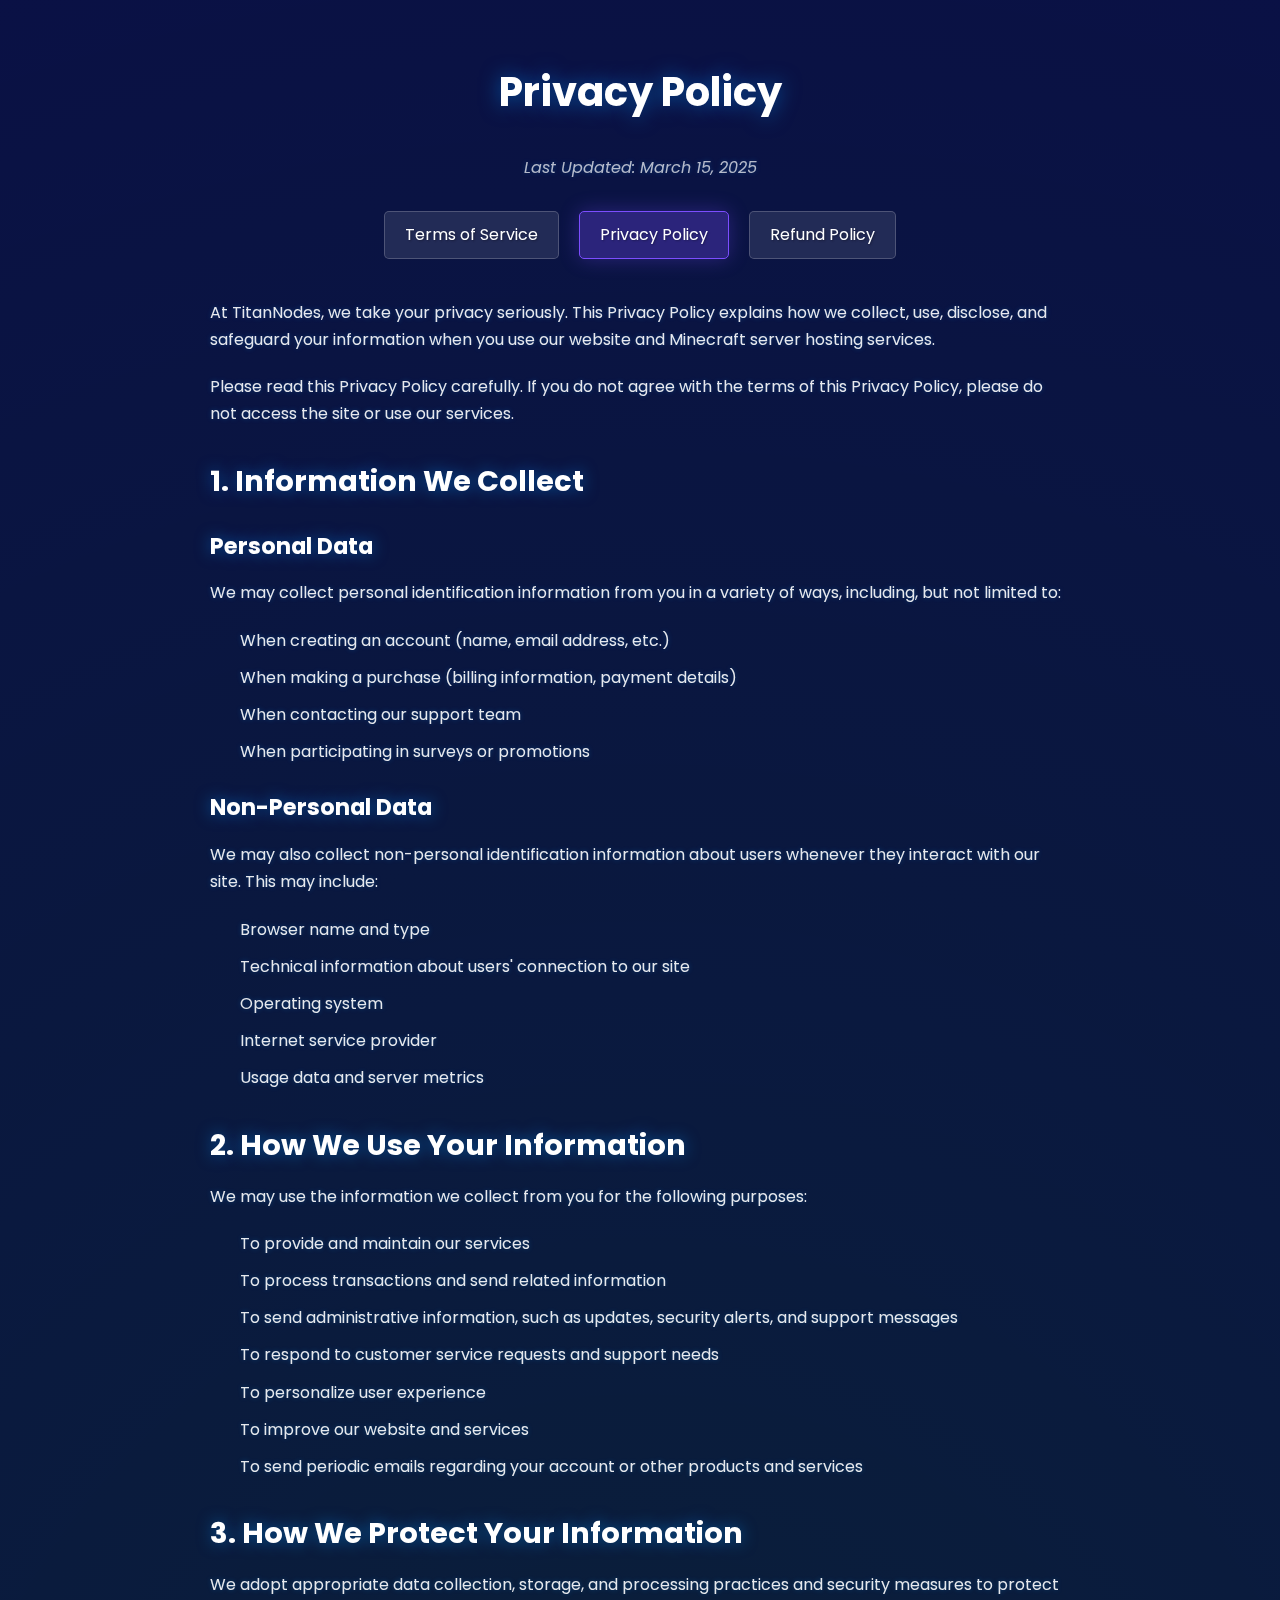
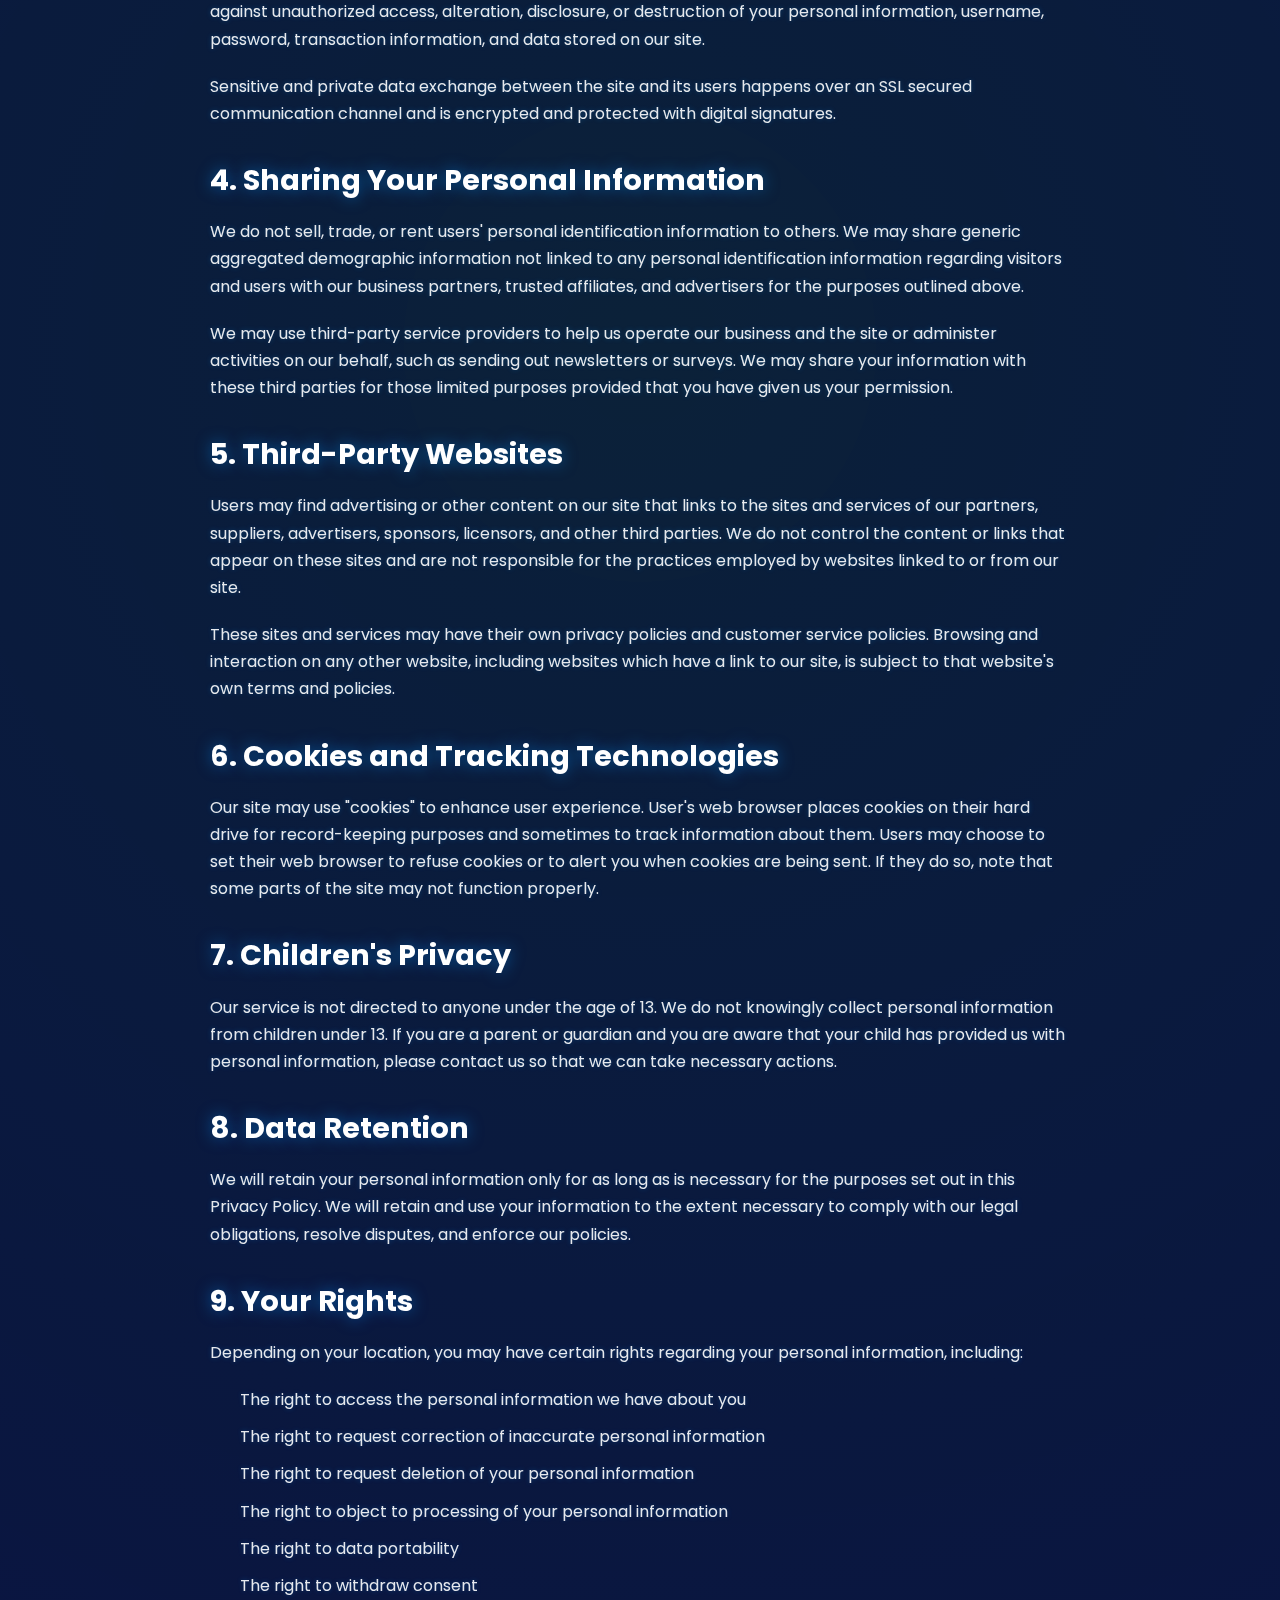
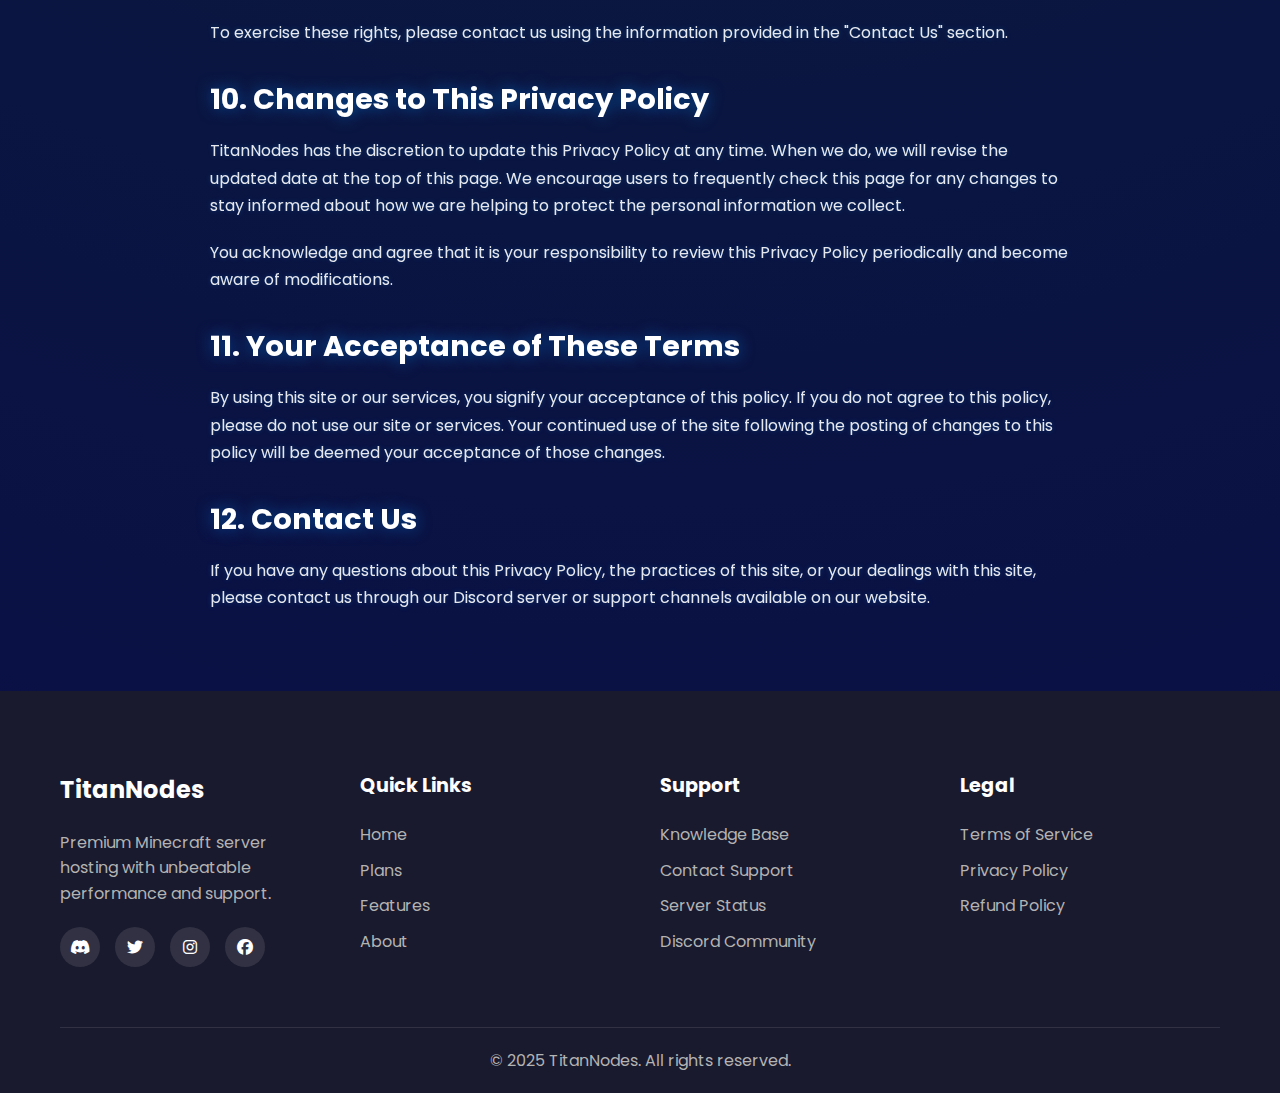
==== privacy/index.html @ 9792dbbe "Create index.html" ====
<!DOCTYPE html>
<html lang="en">
<head>
    <meta charset="UTF-8">
    <meta name="viewport" content="width=device-width, initial-scale=1.0">
    <title>Privacy Policy - TitanNodes</title>
    <link rel="stylesheet" href="styles.css">
    <link rel="stylesheet" href="https://cdnjs.cloudflare.com/ajax/libs/font-awesome/6.4.0/css/all.min.css">
    <link rel="preconnect" href="https://fonts.googleapis.com">
    <link rel="preconnect" href="https://fonts.gstatic.com" crossorigin>
    <link href="https://fonts.googleapis.com/css2?family=Poppins:wght@300;400;500;600;700&display=swap" rel="stylesheet">
    <style>
        :root {
            --primary-color: #7c4dff;
            --primary-dark: #5e35b1;
            --secondary-color: #00e676;
            --dark-color: #1a1a2e;
            --light-color: #f5f5f5;
        }
        
        * {
            margin: 0;
            padding: 0;
            box-sizing: border-box;
        }
        
        body {
            font-family: 'Poppins', sans-serif;
            line-height: 1.6;
            color: white;
            background-color: var(--dark-color);
        }
        
        .container {
            max-width: 1200px;
            margin: 0 auto;
            padding: 0 20px;
        }
        
        a {
            text-decoration: none;
            color: inherit;
        }
        
        ul {
            list-style: none;
        }
        
        .legal-content {
            padding: 60px 0;
            background: linear-gradient(rgba(0, 0, 0, 0.5), rgba(0, 0, 0, 0.5)), url('images/server-room.jpg');
            background-size: cover;
            background-position: center;
            position: relative;
            overflow: hidden;
            color: white;
            min-height: 100vh;
        }
        
        .legal-content::before {
            content: '';
            position: absolute;
            top: 0;
            left: 0;
            width: 100%;
            height: 100%;
            backdrop-filter: blur(2px);
            -webkit-backdrop-filter: blur(2px);
            background: radial-gradient(
                circle at center,
                rgba(0, 149, 255, 0.15) 0%,
                rgba(0, 34, 255, 0.2) 100%
            );
            z-index: 0;
        }
        
        .legal-content .container {
            max-width: 900px;
            margin: 0 auto;
            position: relative;
            z-index: 2;
        }
        
        .legal-content h1 {
            margin-bottom: 30px;
            color: white;
            font-size: 2.5rem;
            text-shadow: 0 0 20px rgba(0, 149, 255, 0.5);
            text-align: center;
        }
        
        .legal-content h2 {
            margin: 30px 0 15px;
            color: white;
            font-size: 1.8rem;
            text-shadow: 0 0 15px rgba(0, 149, 255, 0.5);
        }
        
        .legal-content h3 {
            margin: 25px 0 15px;
            color: white;
            font-size: 1.4rem;
            text-shadow: 0 0 15px rgba(0, 149, 255, 0.5);
        }
        
        .legal-content p, .legal-content ul, .legal-content ol {
            margin-bottom: 20px;
            line-height: 1.7;
            color: rgba(255, 255, 255, 0.9);
            text-shadow: 0 0 5px rgba(0, 149, 255, 0.3);
        }
        
        .legal-content ul, .legal-content ol {
            padding-left: 30px;
        }
        
        .legal-content li {
            margin-bottom: 10px;
        }
        
        .legal-content .last-updated {
            font-style: italic;
            color: rgba(255, 255, 255, 0.7);
            margin-bottom: 30px;
            text-align: center;
        }
        
        .legal-nav {
            display: flex;
            justify-content: center;
            gap: 20px;
            margin-bottom: 40px;
        }
        
        .legal-nav a {
            padding: 10px 20px;
            background-color: rgba(255, 255, 255, 0.1);
            backdrop-filter: blur(10px);
            -webkit-backdrop-filter: blur(10px);
            border: 1px solid rgba(255, 255, 255, 0.2);
            border-radius: 5px;
            text-decoration: none;
            color: white;
            transition: all 0.3s ease;
            text-shadow: 1px 1px 2px rgba(0, 0, 0, 0.3);
        }
        
        .legal-nav a:hover {
            background-color: rgba(255, 255, 255, 0.2);
            border-color: rgba(255, 255, 255, 0.3);
            transform: translateY(-2px);
        }
        
        .legal-nav a.active {
            background-color: rgba(124, 77, 255, 0.3);
            border-color: var(--primary-color);
            box-shadow: 0 0 20px rgba(124, 77, 255, 0.3);
            color: white;
        }
        
        footer {
            background-color: var(--dark-color);
            color: white;
            padding: 80px 0 20px;
        }
        
        .footer-grid {
            display: grid;
            grid-template-columns: repeat(auto-fit, minmax(200px, 1fr));
            gap: 40px;
            margin-bottom: 60px;
        }
        
        .footer-col h3 {
            font-size: 1.5rem;
            margin-bottom: 20px;
            color: white;
        }
        
        .footer-col h4 {
            font-size: 1.2rem;
            margin-bottom: 20px;
            color: white;
        }
        
        .footer-col p {
            color: #b3b3b3;
            margin-bottom: 20px;
        }
        
        .social-icons {
            display: flex;
            gap: 15px;
        }
        
        .social-icons a {
            display: inline-flex;
            align-items: center;
            justify-content: center;
            width: 40px;
            height: 40px;
            background-color: rgba(255, 255, 255, 0.1);
            border-radius: 50%;
            transition: all 0.3s ease;
        }
        
        .social-icons a:hover {
            background-color: var(--primary-color);
            transform: translateY(-3px);
        }
        
        .footer-col ul li {
            margin-bottom: 10px;
        }
        
        .footer-col ul li a {
            color: #b3b3b3;
            transition: color 0.3s ease;
        }
        
        .footer-col ul li a:hover {
            color: var(--primary-color);
        }
        
        .footer-bottom {
            text-align: center;
            padding-top: 20px;
            border-top: 1px solid rgba(255, 255, 255, 0.1);
        }
        
        .footer-bottom p {
            color: #b3b3b3;
        }
        
        @media (max-width: 768px) {
            .legal-nav {
                flex-direction: column;
                align-items: center;
            }
            
            .legal-nav a {
                width: 100%;
                text-align: center;
            }
            
            .legal-content h1 {
                font-size: 2rem;
            }
            
            .legal-content h2 {
                font-size: 1.5rem;
            }
            
            .legal-content h3 {
                font-size: 1.3rem;
            }
            
            .footer-grid {
                grid-template-columns: 1fr;
                text-align: center;
            }
            
            .social-icons {
                justify-content: center;
            }
        }
    </style>
</head>
<body>
    <section class="legal-content">
        <div class="container">
            <h1>Privacy Policy</h1>
            <p class="last-updated">Last Updated: March 15, 2025</p>
            
            <div class="legal-nav">
                <a href="terms-of-service.html">Terms of Service</a>
                <a href="privacy-policy.html" class="active">Privacy Policy</a>
                <a href="refund-policy.html">Refund Policy</a>
            </div>

            <p>At TitanNodes, we take your privacy seriously. This Privacy Policy explains how we collect, use, disclose, and safeguard your information when you use our website and Minecraft server hosting services.</p>
            
            <p>Please read this Privacy Policy carefully. If you do not agree with the terms of this Privacy Policy, please do not access the site or use our services.</p>
            
            <h2>1. Information We Collect</h2>
            
            <h3>Personal Data</h3>
            <p>We may collect personal identification information from you in a variety of ways, including, but not limited to:</p>
            <ul>
                <li>When creating an account (name, email address, etc.)</li>
                <li>When making a purchase (billing information, payment details)</li>
                <li>When contacting our support team</li>
                <li>When participating in surveys or promotions</li>
            </ul>
            
            <h3>Non-Personal Data</h3>
            <p>We may also collect non-personal identification information about users whenever they interact with our site. This may include:</p>
            <ul>
                <li>Browser name and type</li>
                <li>Technical information about users' connection to our site</li>
                <li>Operating system</li>
                <li>Internet service provider</li>
                <li>Usage data and server metrics</li>
            </ul>
            
            <h2>2. How We Use Your Information</h2>
            <p>We may use the information we collect from you for the following purposes:</p>
            <ul>
                <li>To provide and maintain our services</li>
                <li>To process transactions and send related information</li>
                <li>To send administrative information, such as updates, security alerts, and support messages</li>
                <li>To respond to customer service requests and support needs</li>
                <li>To personalize user experience</li>
                <li>To improve our website and services</li>
                <li>To send periodic emails regarding your account or other products and services</li>
            </ul>
            
            <h2>3. How We Protect Your Information</h2>
            <p>We adopt appropriate data collection, storage, and processing practices and security measures to protect against unauthorized access, alteration, disclosure, or destruction of your personal information, username, password, transaction information, and data stored on our site.</p>
            
            <p>Sensitive and private data exchange between the site and its users happens over an SSL secured communication channel and is encrypted and protected with digital signatures.</p>
            
            <h2>4. Sharing Your Personal Information</h2>
            <p>We do not sell, trade, or rent users' personal identification information to others. We may share generic aggregated demographic information not linked to any personal identification information regarding visitors and users with our business partners, trusted affiliates, and advertisers for the purposes outlined above.</p>
            
            <p>We may use third-party service providers to help us operate our business and the site or administer activities on our behalf, such as sending out newsletters or surveys. We may share your information with these third parties for those limited purposes provided that you have given us your permission.</p>
            
            <h2>5. Third-Party Websites</h2>
            <p>Users may find advertising or other content on our site that links to the sites and services of our partners, suppliers, advertisers, sponsors, licensors, and other third parties. We do not control the content or links that appear on these sites and are not responsible for the practices employed by websites linked to or from our site.</p>
            
            <p>These sites and services may have their own privacy policies and customer service policies. Browsing and interaction on any other website, including websites which have a link to our site, is subject to that website's own terms and policies.</p>
            
            <h2>6. Cookies and Tracking Technologies</h2>
            <p>Our site may use "cookies" to enhance user experience. User's web browser places cookies on their hard drive for record-keeping purposes and sometimes to track information about them. Users may choose to set their web browser to refuse cookies or to alert you when cookies are being sent. If they do so, note that some parts of the site may not function properly.</p>
            
            <h2>7. Children's Privacy</h2>
            <p>Our service is not directed to anyone under the age of 13. We do not knowingly collect personal information from children under 13. If you are a parent or guardian and you are aware that your child has provided us with personal information, please contact us so that we can take necessary actions.</p>
            
            <h2>8. Data Retention</h2>
            <p>We will retain your personal information only for as long as is necessary for the purposes set out in this Privacy Policy. We will retain and use your information to the extent necessary to comply with our legal obligations, resolve disputes, and enforce our policies.</p>
            
            <h2>9. Your Rights</h2>
            <p>Depending on your location, you may have certain rights regarding your personal information, including:</p>
            <ul>
                <li>The right to access the personal information we have about you</li>
                <li>The right to request correction of inaccurate personal information</li>
                <li>The right to request deletion of your personal information</li>
                <li>The right to object to processing of your personal information</li>
                <li>The right to data portability</li>
                <li>The right to withdraw consent</li>
            </ul>
            
            <p>To exercise these rights, please contact us using the information provided in the "Contact Us" section.</p>
            
            <h2>10. Changes to This Privacy Policy</h2>
            <p>TitanNodes has the discretion to update this Privacy Policy at any time. When we do, we will revise the updated date at the top of this page. We encourage users to frequently check this page for any changes to stay informed about how we are helping to protect the personal information we collect.</p>
            
            <p>You acknowledge and agree that it is your responsibility to review this Privacy Policy periodically and become aware of modifications.</p>
            
            <h2>11. Your Acceptance of These Terms</h2>
            <p>By using this site or our services, you signify your acceptance of this policy. If you do not agree to this policy, please do not use our site or services. Your continued use of the site following the posting of changes to this policy will be deemed your acceptance of those changes.</p>
            
            <h2>12. Contact Us</h2>
            <p>If you have any questions about this Privacy Policy, the practices of this site, or your dealings with this site, please contact us through our Discord server or support channels available on our website.</p>
        </div>
    </section>

    <footer>
        <div class="container">
            <div class="footer-grid">
                <div class="footer-col">
                    <h3>TitanNodes</h3>
                    <p>Premium Minecraft server hosting with unbeatable performance and support.</p>
                    <div class="social-icons">
                        <a href="#"><i class="fab fa-discord"></i></a>
                        <a href="#"><i class="fab fa-twitter"></i></a>
                        <a href="#"><i class="fab fa-instagram"></i></a>
                        <a href="#"><i class="fab fa-facebook"></i></a>
                    </div>
                </div>
                <div class="footer-col">
                    <h4>Quick Links</h4>
                    <ul>
                        <li><a href="index.html#home">Home</a></li>
                        <li><a href="index.html#plans">Plans</a></li>
                        <li><a href="index.html#features">Features</a></li>
                        <li><a href="index.html#about">About</a></li>
                    </ul>
                </div>
                <div class="footer-col">
                    <h4>Support</h4>
                    <ul>
                        <li><a href="#">Knowledge Base</a></li>
                        <li><a href="#">Contact Support</a></li>
                        <li><a href="#">Server Status</a></li>
                        <li><a href="#">Discord Community</a></li>
                    </ul>
                </div>
                <div class="footer-col">
                    <h4>Legal</h4>
                    <ul>
                        <li><a href="https://www.titannodes.site/tos">Terms of Service</a></li>
                        <li><a href="https://www.titannodes.site/privacy">Privacy Policy</a></li>
                        <li><a href="https://www.titannodes.site/refund">Refund Policy</a></li>
                    </ul>
                </div>
            </div>
            <div class="footer-bottom">
                <p>&copy; 2025 TitanNodes. All rights reserved.</p>
            </div>
        </div>
    </footer>

    <script src="script.js"></script>
</body>
</html>
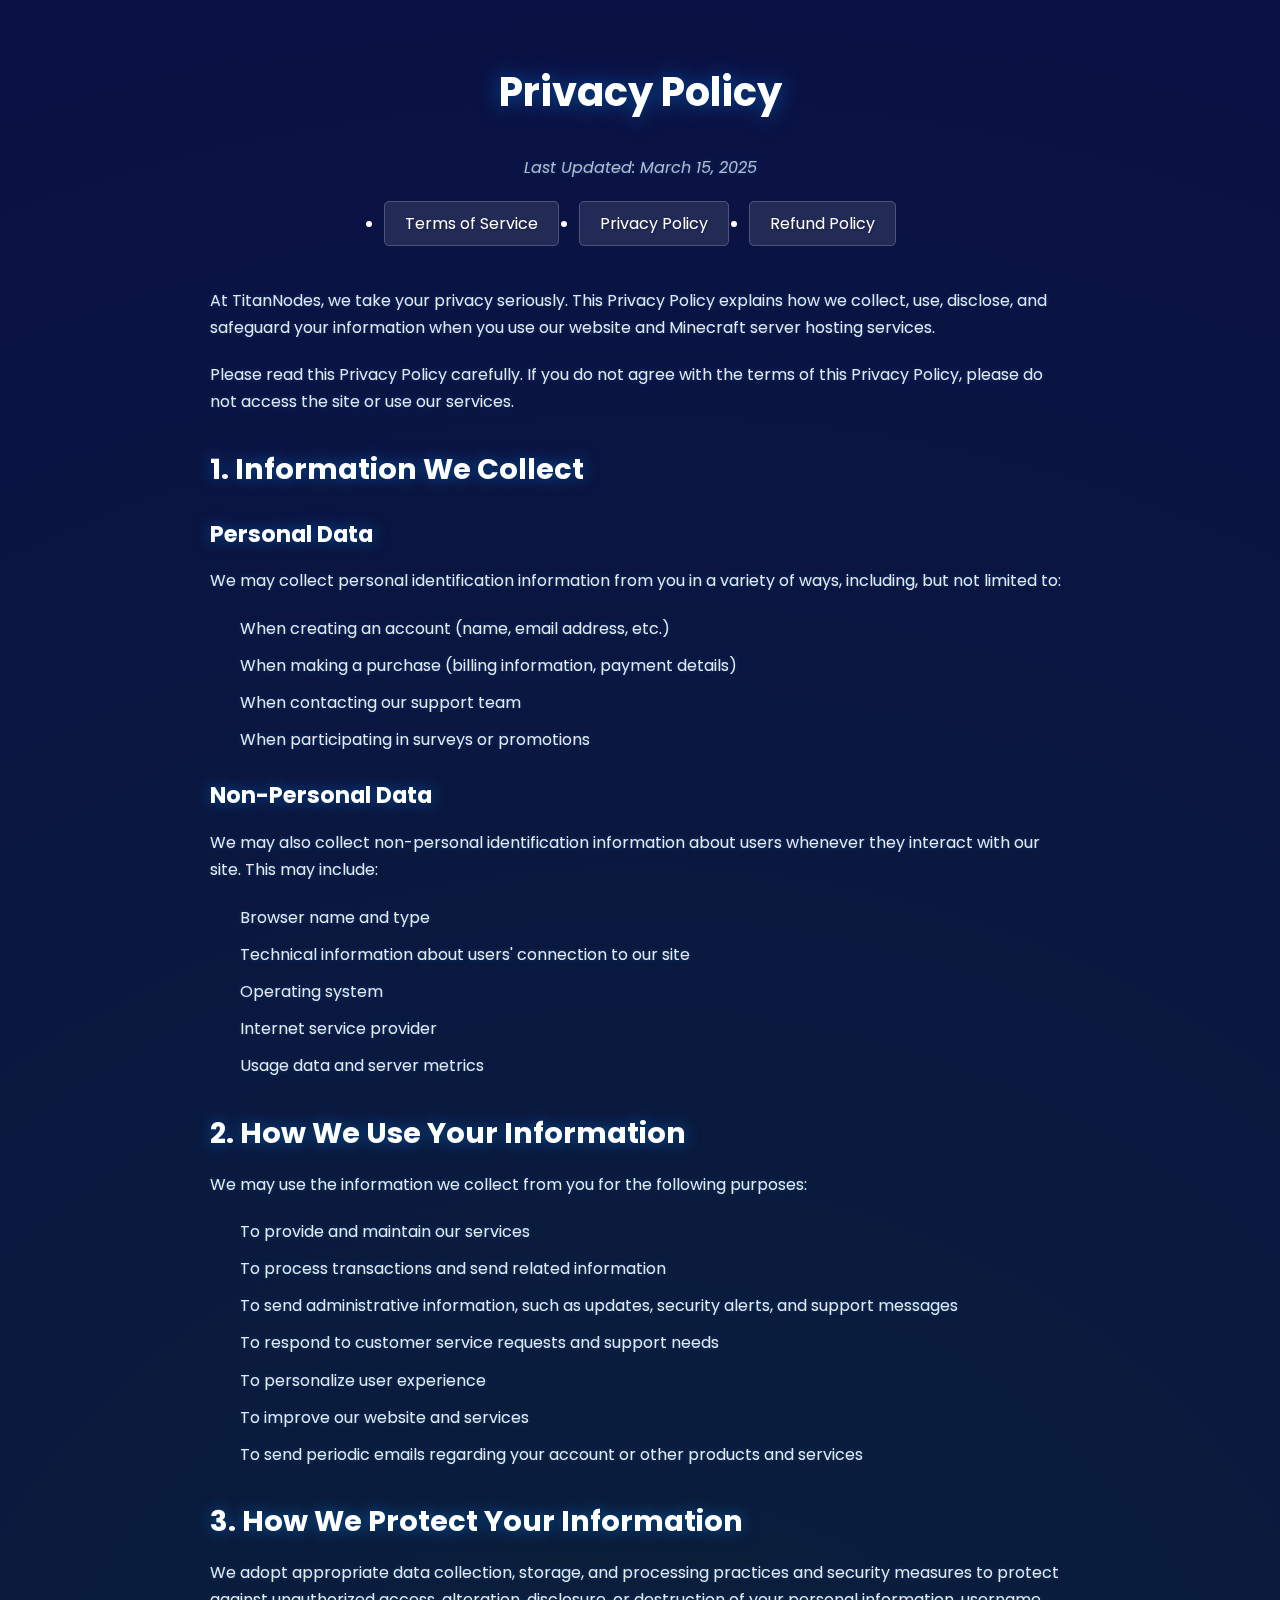
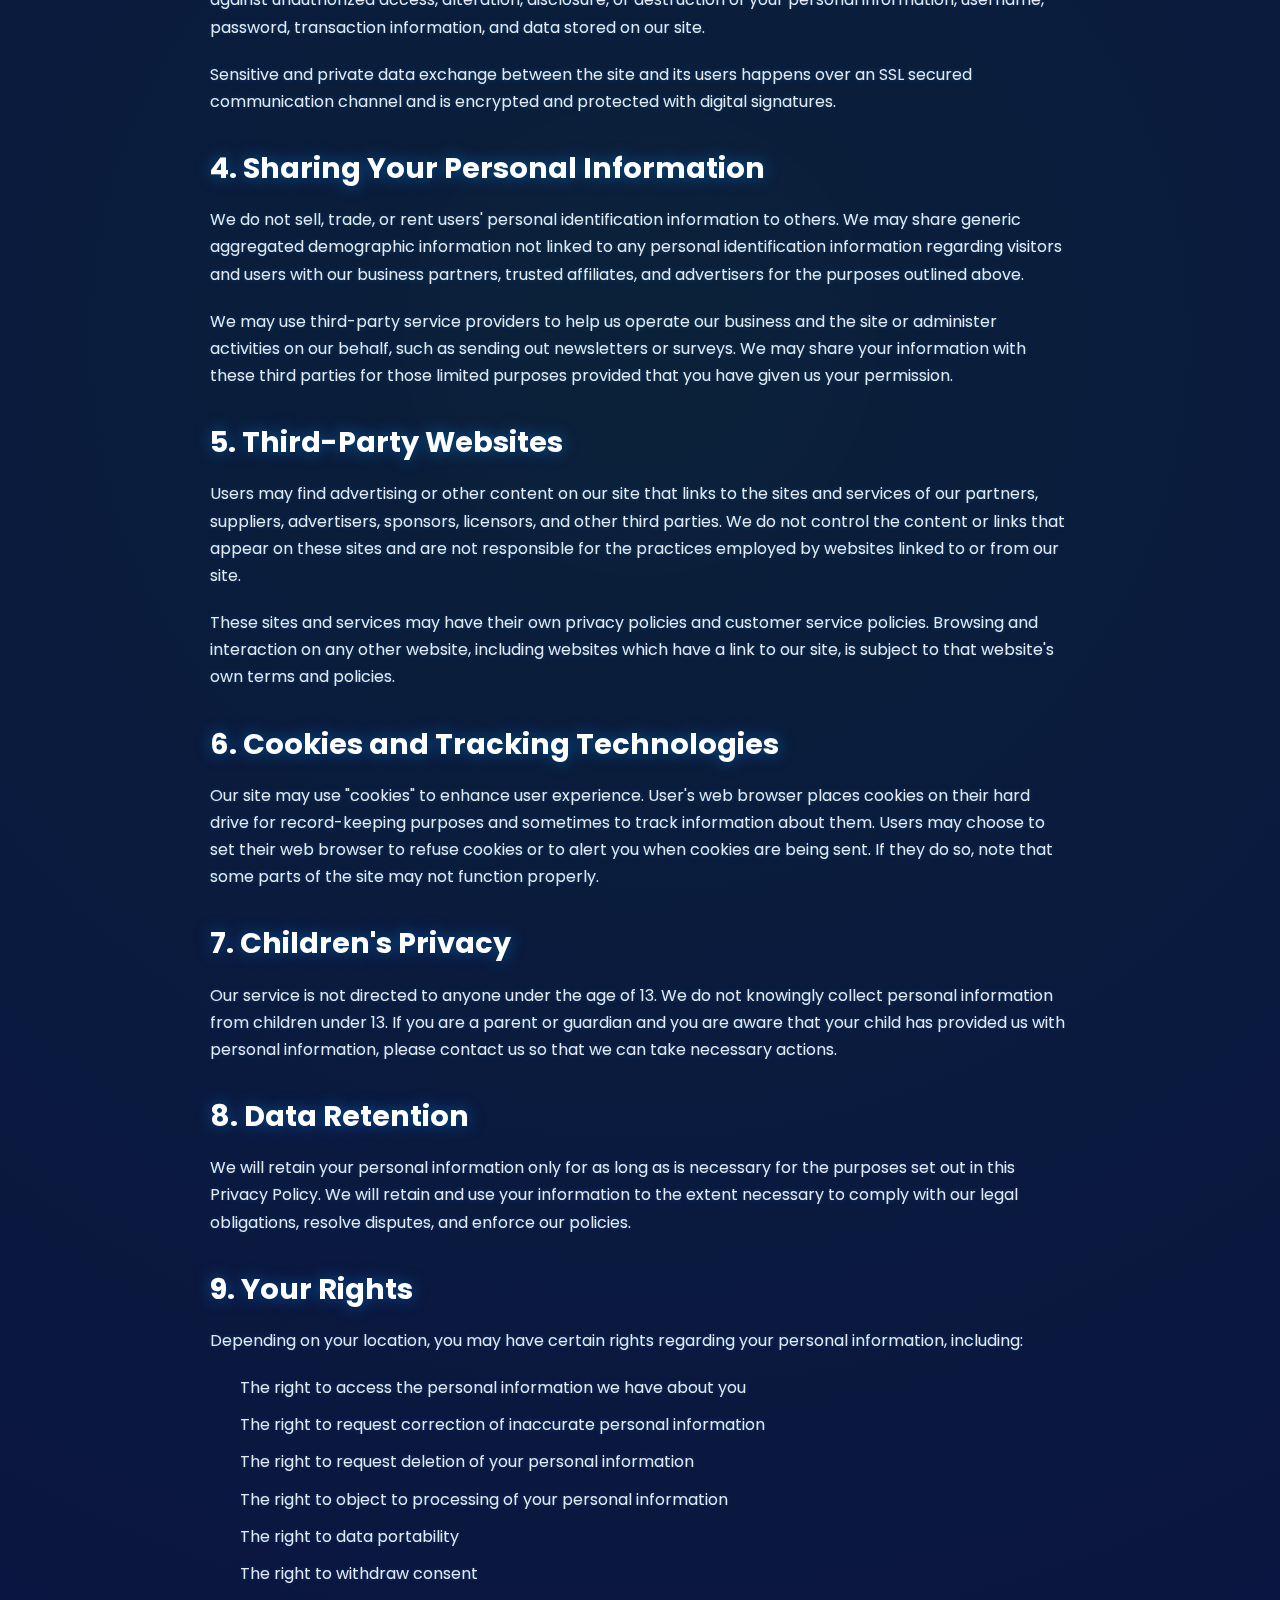
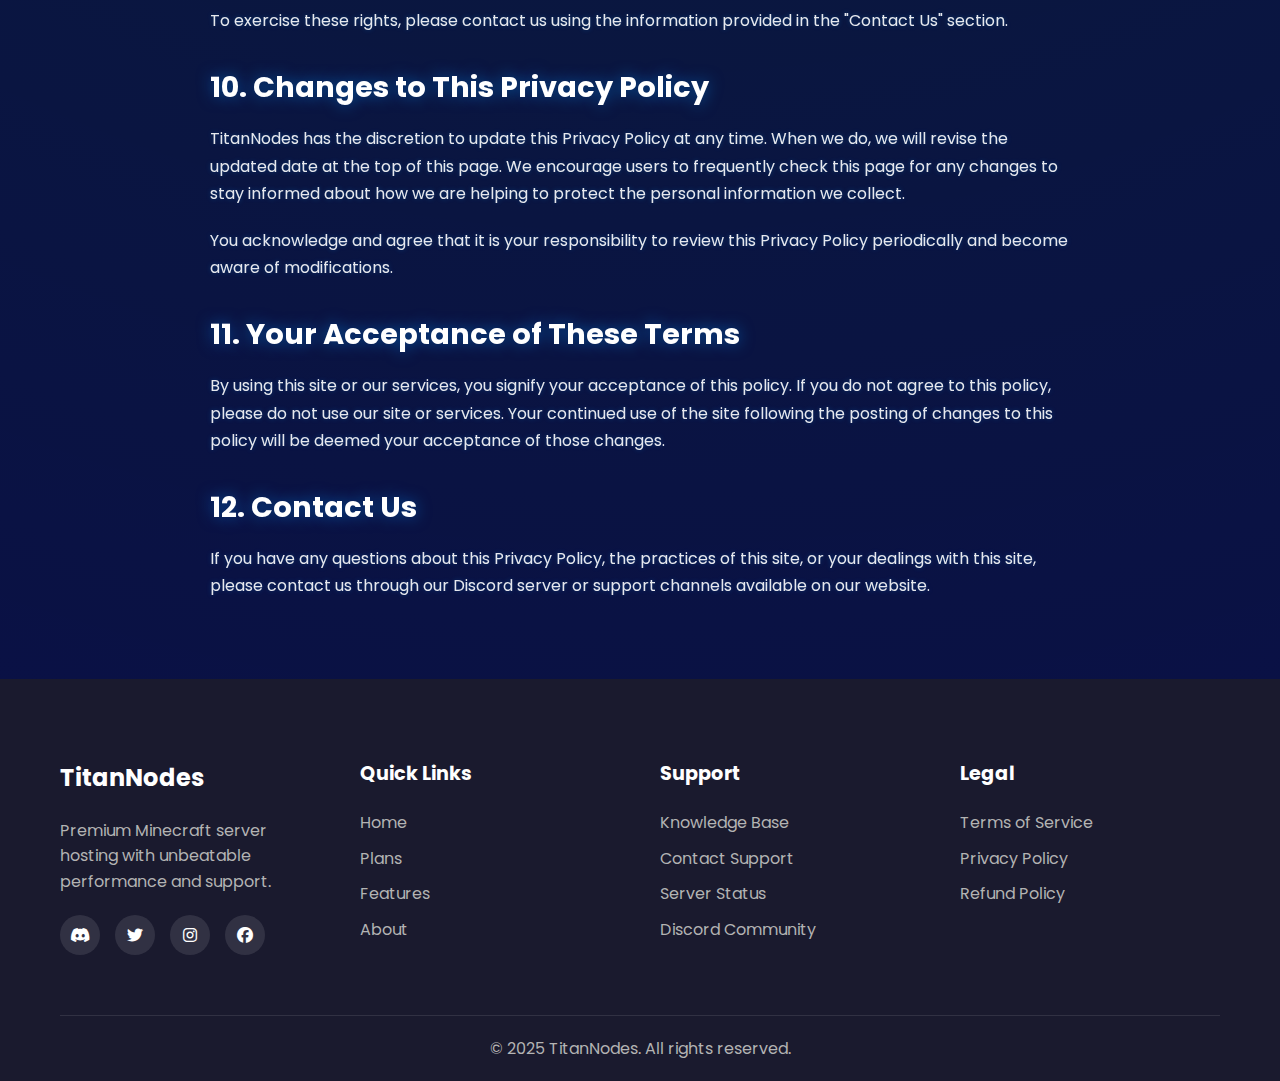
==== commit c1ad8a3d: "Update index.html" ====
--- a/privacy/index.html
+++ b/privacy/index.html
@@ -273,9 +273,9 @@
             <p class="last-updated">Last Updated: March 15, 2025</p>
             
             <div class="legal-nav">
-                <a href="terms-of-service.html">Terms of Service</a>
-                <a href="privacy-policy.html" class="active">Privacy Policy</a>
-                <a href="refund-policy.html">Refund Policy</a>
+                        <li><a href="https://www.titannodes.site/tos">Terms of Service</a></li>
+                        <li><a href="https://www.titannodes.site/privacy">Privacy Policy</a></li>
+                        <li><a href="https://www.titannodes.site/refund">Refund Policy</a></li>
             </div>
 
             <p>At TitanNodes, we take your privacy seriously. This Privacy Policy explains how we collect, use, disclose, and safeguard your information when you use our website and Minecraft server hosting services.</p>
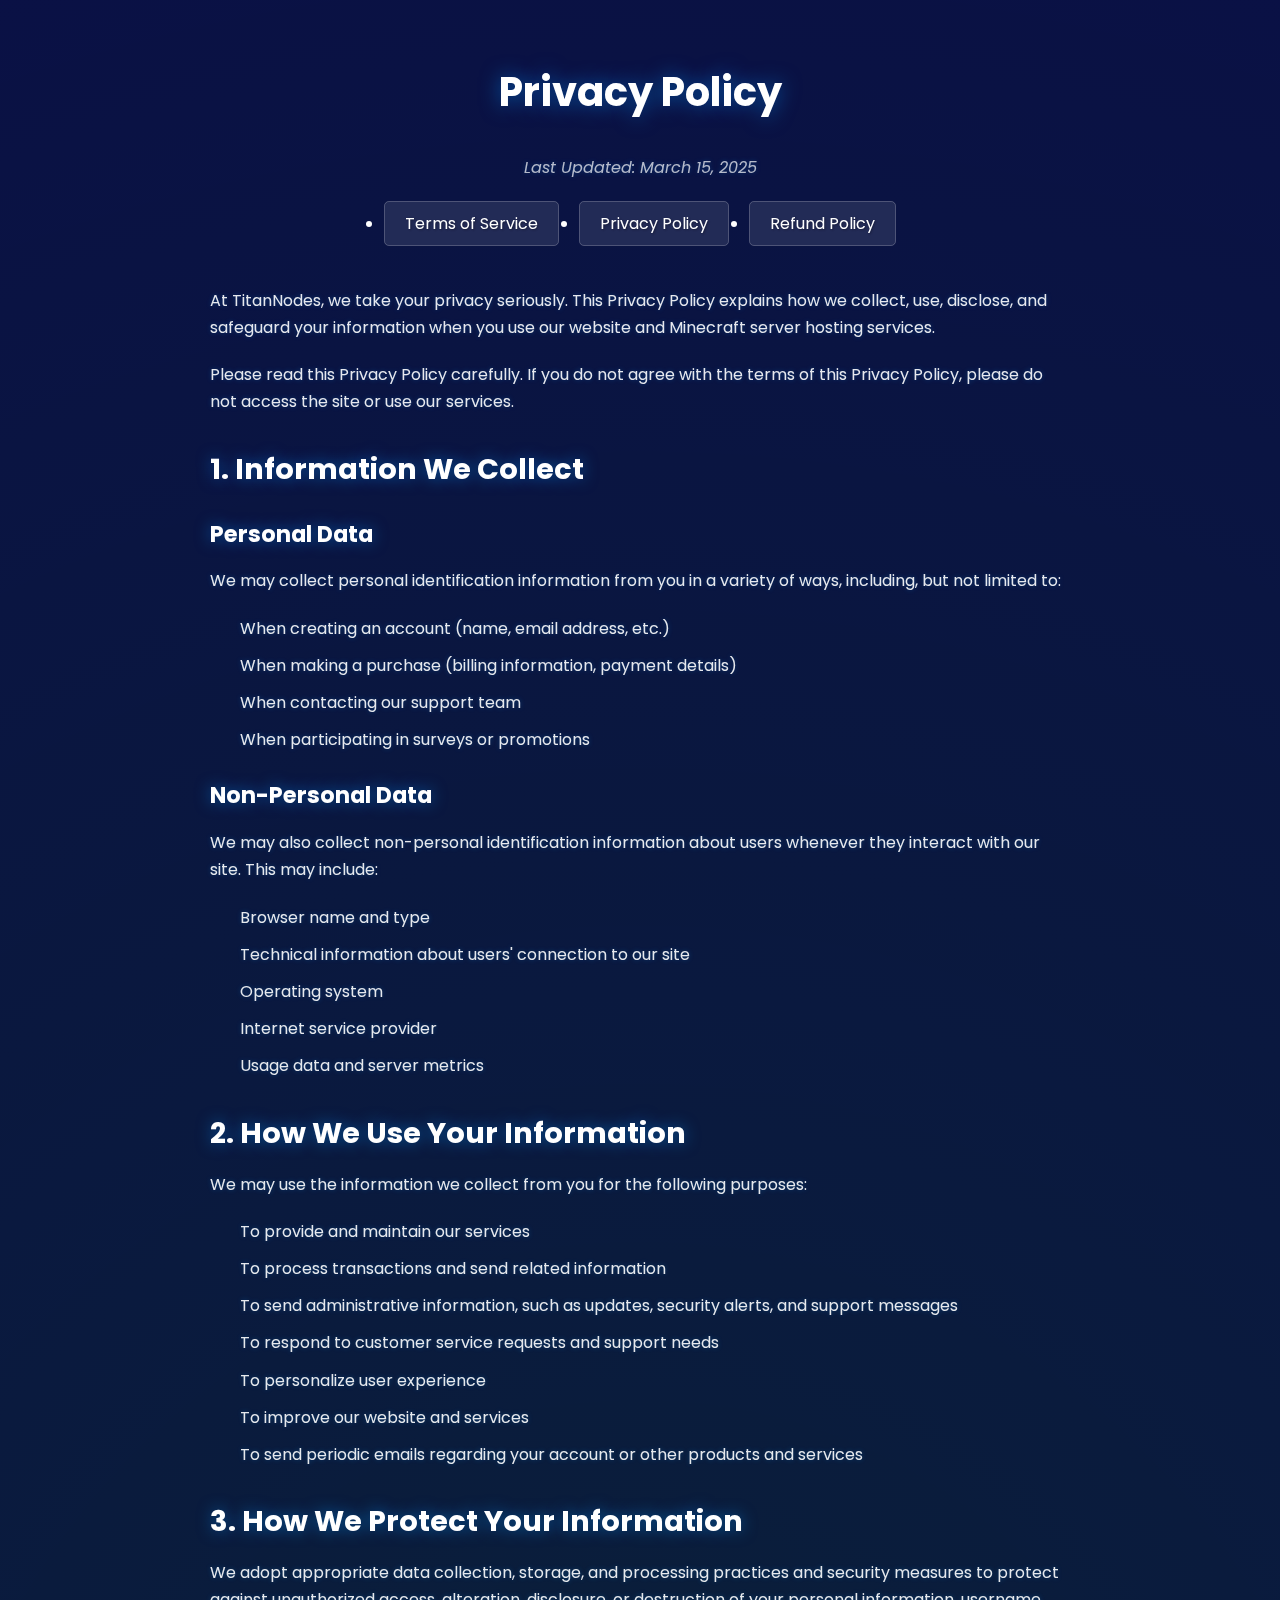
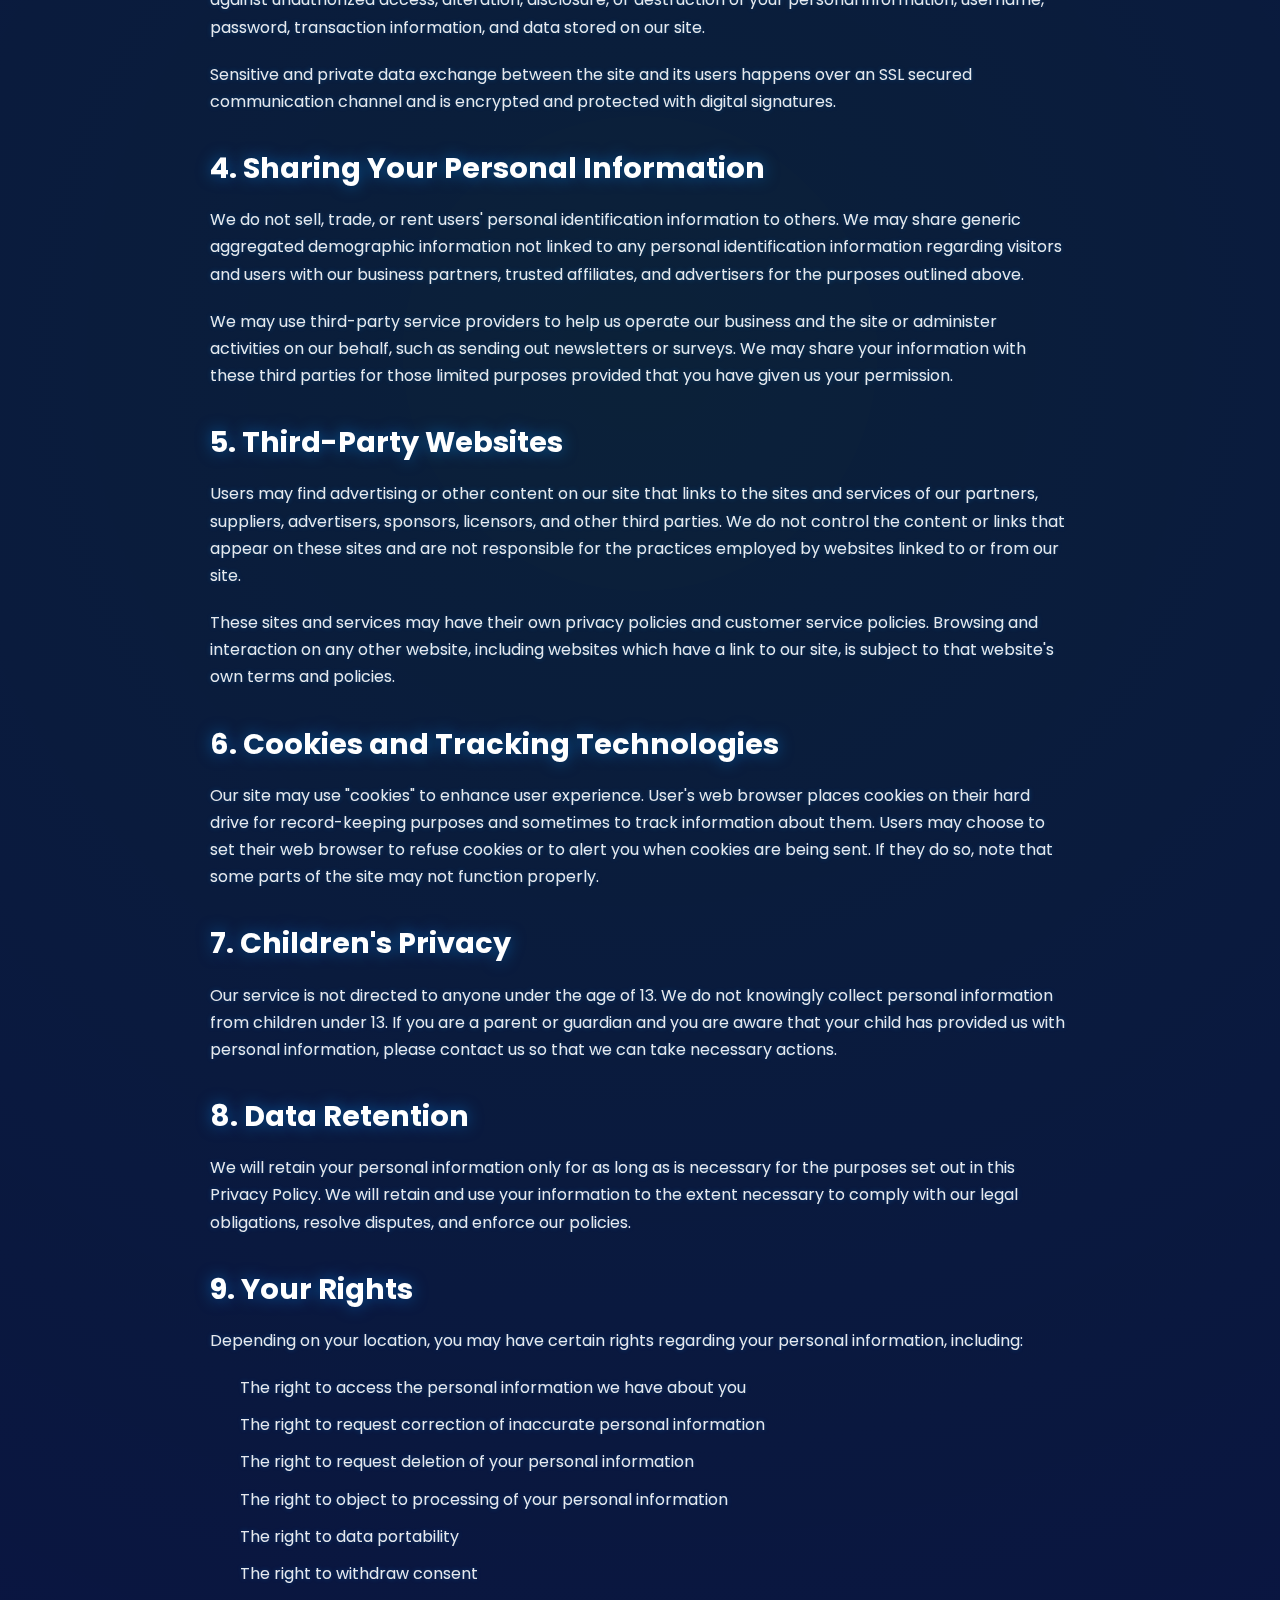
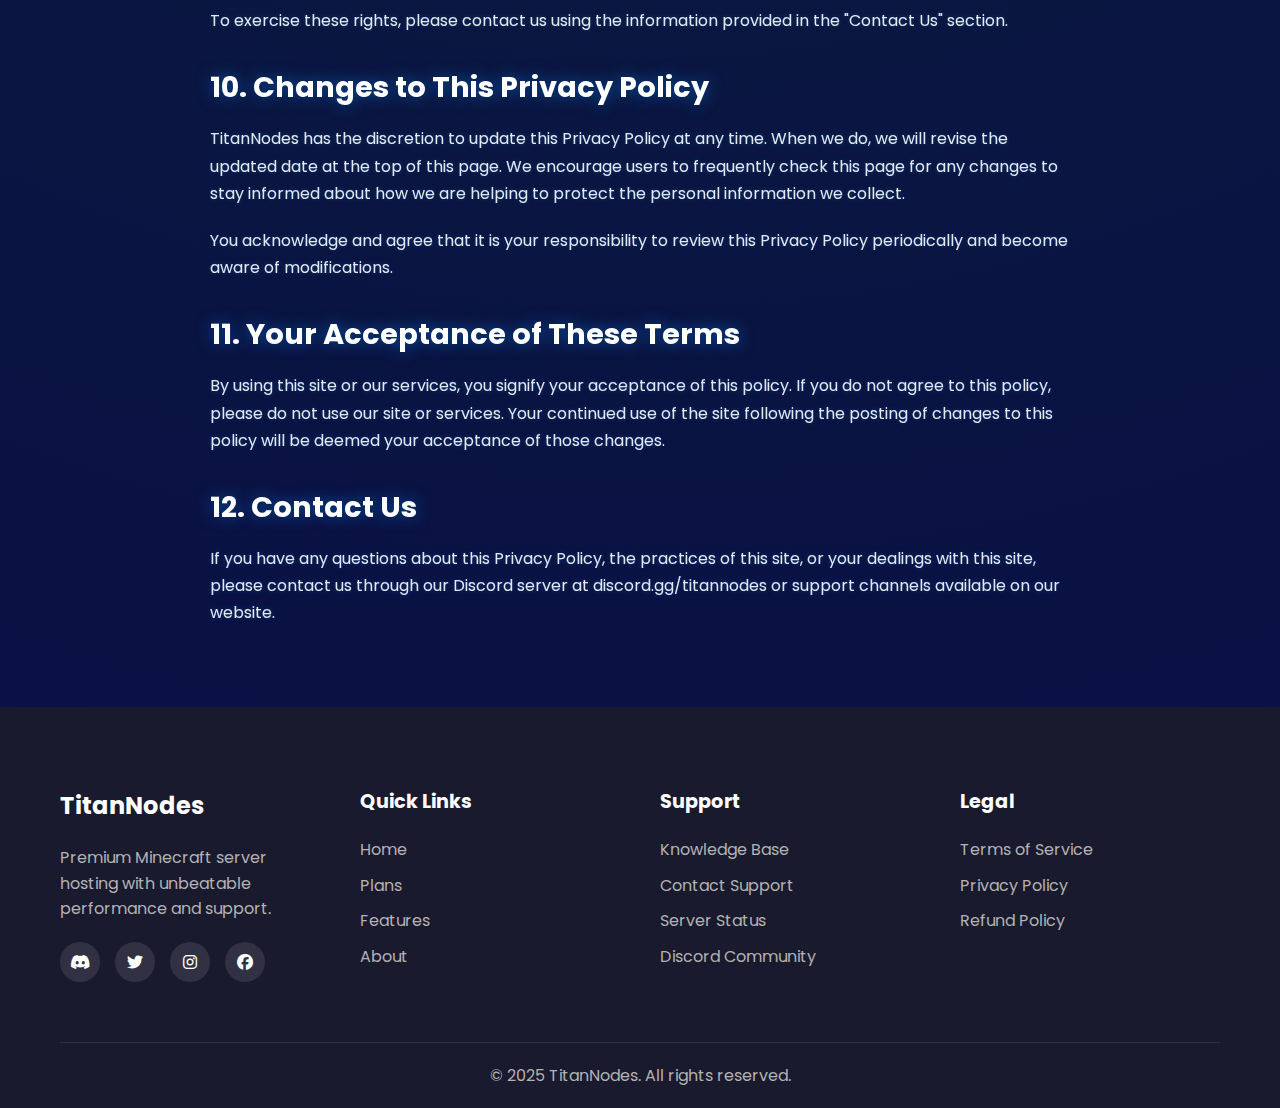
==== commit cc55da13: "new" ====
--- a/privacy/index.html
+++ b/privacy/index.html
@@ -361,7 +361,7 @@
             <p>By using this site or our services, you signify your acceptance of this policy. If you do not agree to this policy, please do not use our site or services. Your continued use of the site following the posting of changes to this policy will be deemed your acceptance of those changes.</p>
             
             <h2>12. Contact Us</h2>
-            <p>If you have any questions about this Privacy Policy, the practices of this site, or your dealings with this site, please contact us through our Discord server or support channels available on our website.</p>
+            <p>If you have any questions about this Privacy Policy, the practices of this site, or your dealings with this site, please contact us through our Discord server at <a href="https://discord.gg/titannodes">discord.gg/titannodes</a> or support channels available on our website.</p>
         </div>
     </section>
 
@@ -372,7 +372,7 @@
                     <h3>TitanNodes</h3>
                     <p>Premium Minecraft server hosting with unbeatable performance and support.</p>
                     <div class="social-icons">
-                        <a href="#"><i class="fab fa-discord"></i></a>
+                        <a href="https://discord.gg/titannodes"><i class="fab fa-discord"></i></a>
                         <a href="#"><i class="fab fa-twitter"></i></a>
                         <a href="#"><i class="fab fa-instagram"></i></a>
                         <a href="#"><i class="fab fa-facebook"></i></a>
@@ -414,3 +414,4 @@
     <script src="script.js"></script>
 </body>
 </html>
+
